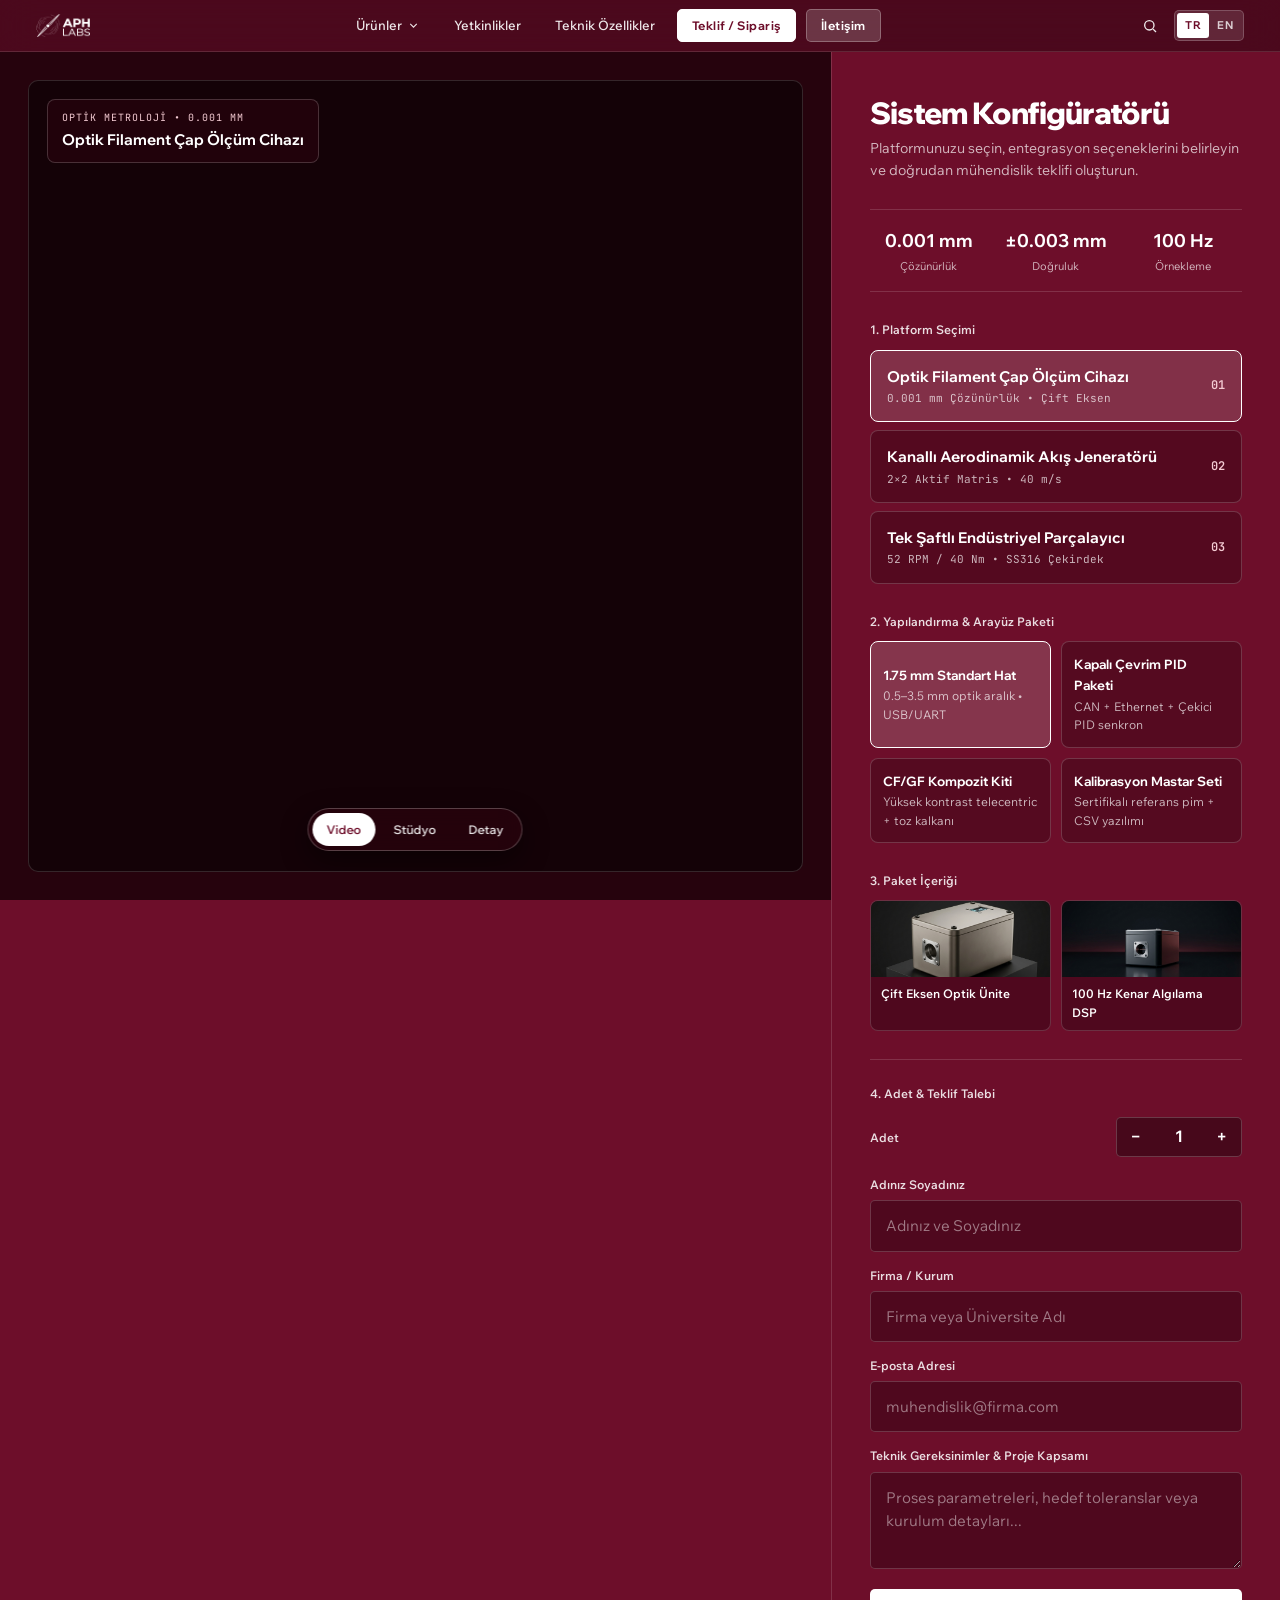
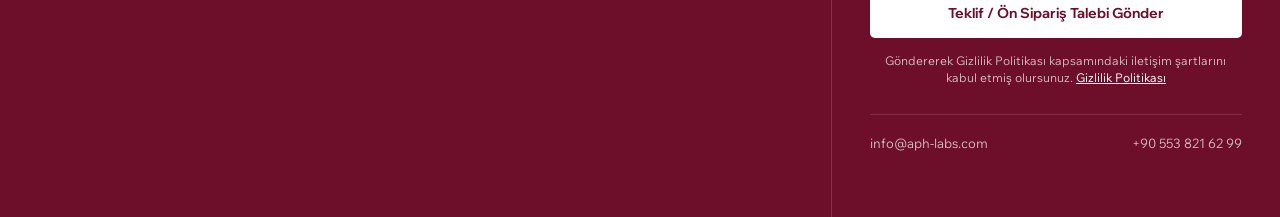
==== order/index.html @ 589a30b8 "Redesign aph-labs.com with burgundy studio aesthetic, PNG renders, videos, and configurator" ====
<!DOCTYPE html>
<html lang="tr">
<head>
  <meta charset="UTF-8">
  <meta name="viewport" content="width=device-width, initial-scale=1.0">
  <title>Sistem Konfigüratörü &amp; Teklif Talebi | APH Labs</title>
  <meta name="description" content="APH Labs hassas mühendislik platformlarını yapılandırın ve doğrudan mühendislik ekibimizden teklif / ön sipariş talebi oluşturun.">
  <link rel="canonical" href="https://www.aph-labs.com/order/">

  <!-- Google tag (gtag.js) -->
  <script async src="https://www.googletagmanager.com/gtag/js?id=G-NF6G0VFSJZ"></script>
  <script>
    window.dataLayer = window.dataLayer || [];
    function gtag(){dataLayer.push(arguments);}
    gtag('js', new Date());
    gtag('config', 'G-NF6G0VFSJZ');
  </script>

  <link rel="icon" type="image/x-icon" href="../assets/img/logo/favicon.ico">
  <link rel="icon" type="image/png" sizes="32x32" href="../assets/img/logo/favicon-32x32.png">
  <link rel="apple-touch-icon" href="../assets/img/logo/aph_icon_square.png">

  <link rel="preconnect" href="https://fonts.googleapis.com">
  <link rel="preconnect" href="https://fonts.gstatic.com" crossorigin>
  <link href="https://fonts.googleapis.com/css2?family=JetBrains+Mono:wght@400;500;600&family=Wix+Madefor+Display:wght@500;600;700;800&family=Wix+Madefor+Text:wght@400;500;600;700&display=swap" rel="stylesheet">

  <link rel="stylesheet" href="../assets/css/style.css?v=3">
</head>
<body data-base-path="../" data-page-title-key="meta_order_title" data-page-desc-key="meta_order_desc">

  <!-- Fixed Burgundy Glass Navigation Bar -->
  <header class="site-header">
    <div class="header-inner">
      <a href="../" class="brand-link" aria-label="APH Labs Ana Sayfa">
        <img src="../assets/img/logo/aph_labs_logo_white.png" alt="APH Labs" class="brand-logo-img">
      </a>

      <nav class="header-nav" aria-label="Ana Menü">
        <div class="nav-dropdown">
          <button type="button" class="nav-link nav-dropdown-trigger" aria-expanded="false" aria-haspopup="true">
            <span data-i18n="nav_systems">Ürünler</span>
            <svg viewBox="0 0 24 24" fill="none" stroke="currentColor" stroke-width="2"><path d="M6 9l6 6 6-6"/></svg>
          </button>
          <div class="nav-dropdown-menu">
            <a href="../products/" class="dropdown-item">
              <span class="dropdown-item-title" data-i18n="nav_all_systems">Tüm Ürünler ve Çözümler</span>
              <span class="dropdown-item-sub">3 Tescilli Platform</span>
            </a>
            <div class="dropdown-divider"></div>
            <a href="../products/optical-filament-gauge/" class="dropdown-item">
              <span class="dropdown-item-title" data-i18n="p1_title">Optik Filament Çap Ölçüm Cihazı</span>
              <span class="dropdown-item-sub" data-i18n="nav_p1_sub">0.001 mm Çözünürlük • Çift Eksen</span>
            </a>
            <a href="../products/aerodynamic-flow-generator/" class="dropdown-item">
              <span class="dropdown-item-title" data-i18n="p2_title">Kanallı Aerodinamik Akış Jeneratörü</span>
              <span class="dropdown-item-sub" data-i18n="nav_p2_sub">2×2 Aktif Matris • 40 m/s</span>
            </a>
            <a href="../products/industrial-shredder/" class="dropdown-item">
              <span class="dropdown-item-title" data-i18n="p3_title">Tek Şaftlı Endüstriyel Parçalayıcı</span>
              <span class="dropdown-item-sub" data-i18n="nav_p3_sub">52 RPM / 40 Nm • SS316 Çekirdek</span>
            </a>
          </div>
        </div>
        <a href="../#capabilities" class="nav-link" data-i18n="nav_capabilities">Yetkinlikler</a>
        <a href="../#specifications" class="nav-link" data-i18n="nav_specs">Teknik Özellikler</a>
        <a href="./" class="nav-pill-cta is-active" data-i18n="nav_order_cta">Teklif / Sipariş</a>
        <a href="../#contact" class="nav-pill-cta" data-i18n="nav_contact_cta">İletişim</a>
      </nav>

      <button type="button" id="mobileMenuBtn" class="mobile-menu-trigger" data-i18n="nav_menu_btn">Menü</button>

      <div class="header-utils">
        <button type="button" id="searchOpenBtn" class="icon-util-btn" aria-label="Ara">
          <svg width="16" height="16" viewBox="0 0 24 24" fill="none" stroke="currentColor" stroke-width="2"><circle cx="11" cy="11" r="7"/><path d="M21 21l-4.35-4.35"/></svg>
        </button>
        <div class="lang-switch" role="group" aria-label="Dil Seçimi">
          <button type="button" class="lang-toggle-btn lang-btn-tr active">TR</button>
          <button type="button" class="lang-toggle-btn lang-btn-en">EN</button>
        </div>
      </div>
    </div>
  </header>

  <!-- Mobile Nav Modal -->
  <div id="mobileNavModal" class="mobile-nav-modal" role="dialog" aria-modal="true" aria-label="Sitede Gezinme">
    <button type="button" id="mobileNavClose" class="mobile-nav-close" aria-label="Menüyü Kapat">
      <svg width="20" height="20" viewBox="0 0 24 24" fill="none" stroke="currentColor" stroke-width="2"><path d="M18 6L6 18M6 6l12 12"/></svg>
    </button>
    <div class="mobile-nav-links">
      <a href="../" data-i18n="nav_home">Ana Sayfa</a>
      <a href="../products/" data-i18n="nav_all_systems">Tüm Ürünler ve Çözümler</a>
      <a href="../#capabilities" data-i18n="nav_capabilities">Yetkinlikler</a>
      <a href="../#contact" data-i18n="nav_contact_cta">İletişim</a>
    </div>
  </div>

  <!-- Search Modal -->
  <div id="searchModal" class="search-modal" role="dialog" aria-modal="true" aria-label="Site İçi Arama">
    <div class="search-dialog">
      <div class="search-input-wrap">
        <svg width="18" height="18" viewBox="0 0 24 24" fill="none" stroke="rgba(255,255,255,0.6)" stroke-width="2"><circle cx="11" cy="11" r="7"/><path d="M21 21l-4.35-4.35"/></svg>
        <input type="search" id="searchInput" class="search-input" placeholder="Ürün, teknik parametre veya yetkinlik arayın..." data-i18n-placeholder="search_placeholder" autocomplete="off">
      </div>
      <div id="searchResults" class="search-results"></div>
    </div>
  </div>

  <!-- ======================================================================
       70/30 SPLIT-SCREEN CONFIGURATOR (AirCar /tr/order Blueprint)
       ====================================================================== -->
  <main id="aphConfigurator" class="configurator-layout">

    <!-- LEFT STICKY DARK MEDIA CANVAS -->
    <section class="configurator-stage" aria-label="Platform Önizleme">
      <div class="configurator-media-wrap">
        <div class="stage-hud-badge">
          <div id="cfgHudKicker" class="stage-hud-kicker">OPTİK METROLOJİ • 0.001 mm</div>
          <div id="cfgHudTitle" class="stage-hud-title">Optik Filament Çap Ölçüm Cihazı</div>
        </div>

        <video id="cfgStageVideo" autoplay muted loop playsinline src="../assets/video/product-filament.mp4?v=3"></video>
        <img id="cfgStageImg" src="../assets/img/studio/filament-gauge.png" alt="APH Labs Platform Önizleme" style="display: none;">

        <div class="stage-view-pills" role="group" aria-label="Görünüm Modu">
          <button type="button" class="stage-pill is-active" data-stage-view="video" data-i18n="cfg_view_video">Video</button>
          <button type="button" class="stage-pill" data-stage-view="photo" data-i18n="cfg_view_photo">Stüdyo</button>
          <button type="button" class="stage-pill" data-stage-view="cad" data-i18n="cfg_view_cad">Detay</button>
        </div>
      </div>
    </section>

    <!-- RIGHT SCROLLABLE CONFIGURATION SIDEBAR -->
    <aside class="configurator-sidebar">
      <div>
        <h1 style="font-family: var(--font-display); font-size: 1.9rem; font-weight: 800; letter-spacing: -0.03em; line-height: 1.12;" data-i18n="cfg_title">Sistem Konfigüratörü</h1>
        <p style="font-size: 14px; color: var(--ink-muted); margin-top: 8px; line-height: 1.55;" data-i18n="cfg_sub">Platformunuzu seçin, entegrasyon seçeneklerini belirleyin ve doğrudan mühendislik teklifi oluşturun.</p>
      </div>

      <!-- KPI Summary Strip -->
      <div id="cfgKpiStrip" class="cfg-kpi-strip"></div>

      <!-- Step 1: Platform Picker -->
      <div>
        <div class="field-label" style="margin-bottom: 10px;" data-i18n="cfg_step1">1. Platform Seçimi</div>
        <div class="cfg-platform-list">
          <button type="button" class="cfg-platform-btn is-active" data-platform="filament">
            <div>
              <div class="cfg-platform-name" data-i18n="p1_title">Optik Filament Çap Ölçüm Cihazı</div>
              <div class="cfg-platform-sub" data-i18n="nav_p1_sub">0.001 mm Çözünürlük • Çift Eksen</div>
            </div>
            <span class="mono" style="font-size: 12px; color: var(--accent-blue); font-weight: 600;">01</span>
          </button>

          <button type="button" class="cfg-platform-btn" data-platform="aero">
            <div>
              <div class="cfg-platform-name" data-i18n="p2_title">Kanallı Aerodinamik Akış Jeneratörü</div>
              <div class="cfg-platform-sub" data-i18n="nav_p2_sub">2×2 Aktif Matris • 40 m/s</div>
            </div>
            <span class="mono" style="font-size: 12px; color: var(--accent-blue); font-weight: 600;">02</span>
          </button>

          <button type="button" class="cfg-platform-btn" data-platform="shredder">
            <div>
              <div class="cfg-platform-name" data-i18n="p3_title">Tek Şaftlı Endüstriyel Parçalayıcı</div>
              <div class="cfg-platform-sub" data-i18n="nav_p3_sub">52 RPM / 40 Nm • SS316 Çekirdek</div>
            </div>
            <span class="mono" style="font-size: 12px; color: var(--accent-blue); font-weight: 600;">03</span>
          </button>
        </div>
      </div>

      <!-- Step 2: Configuration Options -->
      <div>
        <div class="field-label" style="margin-bottom: 10px;" data-i18n="cfg_step2">2. Yapılandırma &amp; Arayüz Paketi</div>
        <div id="cfgOptionGrid" class="cfg-option-grid"></div>
      </div>

      <!-- Step 3: Included Hardware Thumbnails -->
      <div>
        <div class="field-label" style="margin-bottom: 10px;" data-i18n="cfg_step3">3. Paket İçeriği</div>
        <div id="cfgIncludedList" class="cfg-included-list"></div>
      </div>

      <!-- Step 4: Quantity & Direct Reservation / Quote Form -->
      <div style="border-top: 1px solid var(--border-hairline); padding-top: 24px;">
        <div class="field-label" style="margin-bottom: 14px;" data-i18n="cfg_step4">4. Adet &amp; Teklif Talebi</div>

        <form id="contactForm" class="aircar-form">
          <input type="hidden" id="formTargetMachine" name="Target System" value="Optik Filament Çap Ölçüm Cihazı">
          <input type="hidden" id="formConfigSummary" name="Configuration" value="1.75 mm Standart Hat">

          <div style="display:flex; align-items:center; justify-content:space-between; margin-bottom: 4px;">
            <label class="field-label" for="formQty" data-i18n="cfg_qty_label">Adet</label>
            <div class="qty-stepper">
              <button type="button" id="qtyDec" aria-label="Azalt">−</button>
              <input type="text" id="formQty" name="Quantity" value="1" readonly aria-label="Adet">
              <button type="button" id="qtyInc" aria-label="Artır">+</button>
            </div>
          </div>

          <div class="field-group">
            <label class="field-label" for="formFullName" data-i18n="form_name_label">Adınız Soyadınız</label>
            <input type="text" id="formFullName" required class="aircar-input" placeholder="Adınız ve Soyadınız" data-i18n-placeholder="form_name_placeholder">
          </div>

          <div class="field-group">
            <label class="field-label" for="formCompany" data-i18n="form_company_label">Firma / Kurum</label>
            <input type="text" id="formCompany" required class="aircar-input" placeholder="Firma veya Üniversite Adı" data-i18n-placeholder="form_company_placeholder">
          </div>

          <div class="field-group">
            <label class="field-label" for="formEmail" data-i18n="form_email_label">E-posta Adresi</label>
            <input type="email" id="formEmail" required class="aircar-input" placeholder="muhendislik@firma.com" data-i18n-placeholder="form_email_placeholder">
          </div>

          <div class="field-group">
            <label class="field-label" for="formNotes" data-i18n="form_notes_label">Teknik Gereksinimler &amp; Proje Kapsamı</label>
            <textarea id="formNotes" rows="3" required class="aircar-input" placeholder="Proses parametreleri, hedef toleranslar veya kurulum detayları..." data-i18n-placeholder="form_notes_placeholder"></textarea>
          </div>

          <button type="submit" class="btn-solid-black" style="width: 100%; margin-top: 6px;">
            <span data-i18n="cfg_submit">Teklif / Ön Sipariş Talebi Gönder</span>
          </button>

          <p style="font-size: 11.5px; color: var(--ink-muted); text-align: center; line-height: 1.5;">
            <span data-i18n="cfg_privacy_note">Göndererek Gizlilik Politikası kapsamındaki iletişim şartlarını kabul etmiş olursunuz.</span>
            <a href="../privacy/" style="text-decoration: underline; color: #ffffff;" data-i18n="footer_privacy">Gizlilik Politikası</a>
          </p>
        </form>

        <div id="contactSuccess" class="form-success-box">
          <div class="success-check">
            <svg width="22" height="22" viewBox="0 0 24 24" fill="none" stroke="currentColor" stroke-width="2.5"><path d="M5 13l4 4L19 7"/></svg>
          </div>
          <h3 style="font-family: var(--font-display); font-size: 1.3rem; margin-bottom: 8px;" data-i18n="form_success_title">Talebiniz Alındı</h3>
          <p style="color: var(--ink-muted); font-size: 14px; margin-bottom: 18px;" data-i18n="form_success_desc">Mühendislik talebiniz ekibimize iletildi. Teknik parametreleriniz incelenerek bir iş günü içinde size dönüş yapılacaktır.</p>
          <button type="button" id="btnSendAnother" class="btn-outline-dark" data-i18n="btn_send_another">Yeni Bir Talep Gönder</button>
        </div>
      </div>

      <div style="border-top: 1px solid var(--border-hairline); padding-top: 18px; display: flex; justify-content: space-between; font-size: 12.5px; color: var(--ink-muted);">
        <a href="mailto:info@aph-labs.com">info@aph-labs.com</a>
        <a href="tel:+905538216299">+90 553 821 62 99</a>
      </div>
    </aside>

  </main>

  <script src="../assets/js/main.js?v=3"></script>
</body>
</html>
---- assets/css/style.css ----
/* ==========================================================================
   APH LABS — Precision Engineering & Industrial Instruments
   Logo Burgundy (#6D0E2A) Design System with AirCar Architectural Rhythm:
   Logo Burgundy (#6D0E2A) -> Deep Burgundy (#3F0718) -> Logo Burgundy -> Deep Footer (#26030D)
   ========================================================================== */

:root {
  --bg-light: #6d0e2a;          /* Exact APH Labs logo burgundy */
  --bg-surface: rgba(255, 255, 255, 0.10);
  --bg-subtle: rgba(42, 4, 16, 0.36);
  --bg-card: #580b22;
  --bg-dark: #3f0718;           /* Deep velvet burgundy contrast band */
  --bg-charcoal: #26030d;       /* Deep espresso-burgundy footer & stage */
  --bg-black: #190209;

  --ink-primary: #ffffff;
  --ink-secondary: rgba(255, 255, 255, 0.86);
  --ink-muted: rgba(255, 255, 255, 0.70);
  --ink-subtle: rgba(255, 255, 255, 0.50);
  --ink-inverse: #ffffff;
  --ink-inverse-muted: rgba(255, 255, 255, 0.78);

  --border-hairline: rgba(255, 255, 255, 0.14);
  --border-light: rgba(255, 255, 255, 0.22);
  --border-mid: rgba(255, 255, 255, 0.34);
  --border-dark: rgba(255, 255, 255, 0.14);

  --accent-blue: #f4cbd3;       /* Luminous rose-champagne accent on burgundy */
  --accent-blue-hover: #ffffff;
  --accent-blue-glass: rgba(179, 25, 70, 0.72);
  --accent-crimson: #b31946;
  --accent-blue-tint: rgba(244, 203, 211, 0.2);

  --font-display: 'Wix Madefor Display', 'Helvetica Neue', -apple-system, BlinkMacSystemFont, sans-serif;
  --font-text: 'Wix Madefor Text', 'Helvetica Neue', -apple-system, BlinkMacSystemFont, sans-serif;
  --font-mono: 'JetBrains Mono', ui-monospace, SFMono-Regular, Menlo, monospace;

  --header-h: 52px;
  --radius-btn: 5px;
  --radius-video: 10px;
  --radius-card: 14px;
  --container-max: 1320px;
  --editorial-max: 760px;

  --ease-out: cubic-bezier(0.22, 1, 0.36, 1);
}

*, *::before, *::after {
  box-sizing: border-box;
  margin: 0;
  padding: 0;
}

html {
  scroll-behavior: smooth;
  -webkit-font-smoothing: antialiased;
  -moz-osx-font-smoothing: grayscale;
  background-color: var(--bg-light);
  color: var(--ink-primary);
  font-family: var(--font-text);
  font-size: 16px;
  line-height: 1.6;
}

body {
  background-color: var(--bg-light);
  color: var(--ink-primary);
  overflow-x: hidden;
}

body.page-dark {
  background-color: var(--bg-dark);
  color: var(--ink-inverse);
}

img, video {
  display: block;
  max-width: 100%;
}

a {
  color: inherit;
  text-decoration: none;
}

button, input, select, textarea {
  font: inherit;
  color: inherit;
}

button {
  background: none;
  border: none;
  cursor: pointer;
}

::selection {
  background: #ffffff;
  color: #6d0e2a;
}

/* Utilities */
.container {
  width: 100%;
  max-width: var(--container-max);
  margin-inline: auto;
  padding-inline: clamp(20px, 4vw, 48px);
}

.container-narrow {
  width: 100%;
  max-width: var(--editorial-max);
  margin-inline: auto;
  padding-inline: clamp(20px, 4vw, 32px);
}

.sr-only {
  position: absolute;
  width: 1px;
  height: 1px;
  padding: 0;
  margin: -1px;
  overflow: hidden;
  clip: rect(0, 0, 0, 0);
  white-space: nowrap;
  border: 0;
}

.mono {
  font-family: var(--font-mono);
}

/* Scroll Reveal */
.reveal {
  opacity: 0;
  transform: translateY(22px);
  transition: opacity 0.75s var(--ease-out), transform 0.75s var(--ease-out);
}

.reveal.is-visible {
  opacity: 1;
  transform: translateY(0);
}

@media (prefers-reduced-motion: reduce) {
  .reveal {
    opacity: 1;
    transform: none;
    transition: none;
  }
}

/* ==========================================================================
   1. FIXED NAVIGATION BAR (52px Frosted Burgundy Glass Bar)
   ========================================================================== */
.site-header {
  position: fixed;
  top: 0;
  left: 0;
  right: 0;
  height: var(--header-h);
  z-index: 100;
  background: rgba(56, 7, 22, 0.62);
  backdrop-filter: blur(18px);
  -webkit-backdrop-filter: blur(18px);
  border-bottom: 1px solid rgba(255, 255, 255, 0.12);
  transition: background 0.3s ease, border-color 0.3s ease;
}

.site-header.is-scrolled {
  background: rgba(45, 5, 17, 0.90);
  border-bottom-color: rgba(255, 255, 255, 0.16);
}

.header-inner {
  height: 100%;
  max-width: 1440px;
  margin-inline: auto;
  padding-inline: clamp(16px, 3vw, 36px);
  display: flex;
  align-items: center;
  justify-content: space-between;
  gap: 16px;
}

.brand-link {
  display: inline-flex;
  align-items: center;
  gap: 10px;
  color: #ffffff;
  flex-shrink: 0;
}

.brand-logo-img {
  height: 24px;
  width: auto;
  object-fit: contain;
}

/* Desktop Navigation */
.header-nav {
  display: flex;
  align-items: center;
  gap: 10px;
}

.nav-link {
  font-family: var(--font-text);
  font-size: 13px;
  font-weight: 500;
  color: rgba(255, 255, 255, 0.90);
  padding: 6px 12px;
  border-radius: var(--radius-btn);
  transition: color 0.2s ease, background 0.2s ease;
  white-space: nowrap;
}

.nav-link:hover {
  color: #ffffff;
  background: rgba(255, 255, 255, 0.12);
}

/* Translucent Crimson-Glass CTA Pills matching Logo Burgundy */
.nav-pill-cta {
  display: inline-flex;
  align-items: center;
  justify-content: center;
  gap: 6px;
  background: rgba(255, 255, 255, 0.18);
  border: 1px solid rgba(255, 255, 255, 0.26);
  color: #ffffff;
  font-family: var(--font-display);
  font-size: 12px;
  font-weight: 700;
  letter-spacing: 0.04em;
  padding: 6px 14px;
  border-radius: var(--radius-btn);
  transition: background 0.2s ease, color 0.2s ease, border-color 0.2s ease;
  white-space: nowrap;
}

.nav-pill-cta:hover {
  background: #ffffff;
  border-color: #ffffff;
  color: #6d0e2a;
}

.nav-pill-cta.is-active {
  background: #ffffff;
  border-color: #ffffff;
  color: #6d0e2a;
}

/* Dropdown */
.nav-dropdown {
  position: relative;
}

.nav-dropdown-trigger {
  display: inline-flex;
  align-items: center;
  gap: 5px;
}

.nav-dropdown-trigger svg {
  width: 13px;
  height: 13px;
  transition: transform 0.2s ease;
}

.nav-dropdown.open .nav-dropdown-trigger svg {
  transform: rotate(180deg);
}

.nav-dropdown-menu {
  position: absolute;
  top: calc(100% + 10px);
  left: 0;
  width: 310px;
  background: rgba(45, 5, 17, 0.97);
  backdrop-filter: blur(20px);
  -webkit-backdrop-filter: blur(20px);
  border: 1px solid rgba(255, 255, 255, 0.16);
  border-radius: 10px;
  padding: 8px;
  box-shadow: 0 24px 48px rgba(18, 1, 6, 0.55);
  opacity: 0;
  visibility: hidden;
  transform: translateY(6px);
  transition: opacity 0.2s ease, transform 0.2s ease, visibility 0.2s ease;
  z-index: 120;
}

.nav-dropdown.open .nav-dropdown-menu,
.nav-dropdown:hover .nav-dropdown-menu {
  opacity: 1;
  visibility: visible;
  transform: translateY(0);
}

.dropdown-item {
  display: block;
  padding: 10px 12px;
  border-radius: 6px;
  transition: background 0.18s ease;
}

.dropdown-item:hover {
  background: rgba(255, 255, 255, 0.10);
}

.dropdown-item-title {
  display: block;
  font-family: var(--font-display);
  font-size: 13px;
  font-weight: 600;
  color: #ffffff;
}

.dropdown-item-sub {
  display: block;
  font-family: var(--font-mono);
  font-size: 11px;
  color: rgba(255, 255, 255, 0.62);
  margin-top: 2px;
}

.dropdown-divider {
  height: 1px;
  background: rgba(255, 255, 255, 0.12);
  margin: 6px 4px;
}

/* Header Utilities */
.header-utils {
  display: flex;
  align-items: center;
  gap: 8px;
}

.icon-util-btn {
  width: 32px;
  height: 32px;
  border-radius: 999px;
  display: inline-flex;
  align-items: center;
  justify-content: center;
  color: rgba(255, 255, 255, 0.92);
  transition: background 0.2s ease, color 0.2s ease;
}

.icon-util-btn:hover {
  background: rgba(255, 255, 255, 0.15);
  color: #ffffff;
}

.lang-switch {
  display: inline-flex;
  align-items: center;
  background: rgba(255, 255, 255, 0.12);
  border: 1px solid rgba(255, 255, 255, 0.20);
  border-radius: var(--radius-btn);
  padding: 2px;
}

.lang-toggle-btn {
  font-family: var(--font-display);
  font-size: 11px;
  font-weight: 700;
  letter-spacing: 0.04em;
  padding: 4px 8px;
  border-radius: 3px;
  color: rgba(255, 255, 255, 0.78);
  transition: all 0.18s ease;
}

.lang-toggle-btn.active {
  background: #ffffff;
  color: #6d0e2a;
}

/* Mobile Menu Trigger */
.mobile-menu-trigger {
  display: none;
  font-family: var(--font-display);
  font-size: 13px;
  font-weight: 600;
  color: #ffffff;
  padding: 6px 14px;
  border-radius: 999px;
  background: rgba(255, 255, 255, 0.16);
}

/* Fullscreen Mobile Navigation Dialog */
.mobile-nav-modal {
  position: fixed;
  inset: 0;
  z-index: 200;
  background: rgba(45, 5, 17, 0.96);
  backdrop-filter: blur(22px);
  -webkit-backdrop-filter: blur(22px);
  display: flex;
  flex-direction: column;
  align-items: center;
  justify-content: center;
  gap: 24px;
  padding: 32px;
  opacity: 0;
  visibility: hidden;
  transition: opacity 0.25s ease, visibility 0.25s ease;
}

.mobile-nav-modal.is-open {
  opacity: 1;
  visibility: visible;
}

.mobile-nav-close {
  position: absolute;
  top: 16px;
  right: 20px;
  width: 40px;
  height: 40px;
  border-radius: 999px;
  color: #ffffff;
  display: flex;
  align-items: center;
  justify-content: center;
  background: rgba(255, 255, 255, 0.14);
}

.mobile-nav-links {
  display: flex;
  flex-direction: column;
  align-items: center;
  gap: 18px;
  text-align: center;
}

.mobile-nav-links a {
  font-family: var(--font-display);
  font-size: 26px;
  font-weight: 700;
  color: #ffffff;
  letter-spacing: -0.02em;
  transition: color 0.2s ease;
}

.mobile-nav-links a:hover {
  color: var(--accent-blue);
}

.mobile-nav-sublinks {
  display: flex;
  flex-direction: column;
  align-items: center;
  gap: 10px;
  margin-top: -6px;
  margin-bottom: 6px;
}

.mobile-nav-sublinks a {
  font-family: var(--font-text);
  font-size: 15px;
  font-weight: 400;
  color: rgba(255, 255, 255, 0.72);
}

/* Search Modal */
.search-modal {
  position: fixed;
  inset: 0;
  z-index: 210;
  background: rgba(26, 3, 10, 0.78);
  backdrop-filter: blur(14px);
  -webkit-backdrop-filter: blur(14px);
  display: flex;
  align-items: flex-start;
  justify-content: center;
  padding: clamp(72px, 12vh, 140px) 20px 32px;
  opacity: 0;
  visibility: hidden;
  transition: opacity 0.22s ease, visibility 0.22s ease;
}

.search-modal.is-open {
  opacity: 1;
  visibility: visible;
}

.search-dialog {
  width: 100%;
  max-width: 600px;
  background: #3b0616;
  border: 1px solid rgba(255, 255, 255, 0.18);
  border-radius: 12px;
  overflow: hidden;
  box-shadow: 0 32px 64px rgba(0, 0, 0, 0.55);
}

.search-input-wrap {
  display: flex;
  align-items: center;
  gap: 12px;
  padding: 16px 20px;
  border-bottom: 1px solid rgba(255, 255, 255, 0.14);
}

.search-input {
  width: 100%;
  background: transparent;
  border: none;
  outline: none;
  color: #ffffff;
  font-size: 16px;
}

.search-input::placeholder {
  color: rgba(255, 255, 255, 0.50);
}

.search-results {
  max-height: 360px;
  overflow-y: auto;
  padding: 8px;
}

.search-result-item {
  display: flex;
  align-items: center;
  justify-content: space-between;
  gap: 14px;
  padding: 12px 14px;
  border-radius: 8px;
  color: #ffffff;
  transition: background 0.15s ease;
}

.search-result-item:hover {
  background: rgba(255, 255, 255, 0.10);
}

.search-result-title {
  font-family: var(--font-display);
  font-size: 14px;
  font-weight: 600;
}

.search-result-meta {
  font-family: var(--font-mono);
  font-size: 11px;
  color: rgba(255, 255, 255, 0.62);
}

/* ==========================================================================
   2. FULL-BLEED CINEMATIC HERO
   ========================================================================== */
.hero-aircar {
  position: relative;
  width: 100%;
  min-height: 100svh;
  min-height: 680px;
  display: flex;
  flex-direction: column;
  justify-content: space-between;
  align-items: center;
  text-align: center;
  color: #ffffff;
  background-color: #3f0718;
  overflow: hidden;
  padding-top: calc(var(--header-h) + clamp(36px, 6vh, 68px));
  padding-bottom: clamp(44px, 7vh, 80px);
  padding-inline: 20px;
}

.hero-bg-media {
  position: absolute;
  inset: 0;
  z-index: 0;
  overflow: hidden;
}

.hero-bg-media img {
  width: 100%;
  height: 100%;
  object-fit: cover;
  object-position: center 54%;
  transform: scale(1.04);
  animation: heroSlowDrift 22s ease-in-out infinite alternate;
}

@keyframes heroSlowDrift {
  0% { transform: scale(1.02) translate3d(0, 0, 0); }
  100% { transform: scale(1.09) translate3d(-1%, -0.8%, 0); }
}

.hero-bg-scrim {
  position: absolute;
  inset: 0;
  z-index: 1;
  background: linear-gradient(
    180deg,
    rgba(63, 7, 24, 0.72) 0%,
    rgba(109, 14, 42, 0.34) 45%,
    rgba(109, 14, 42, 0.48) 76%,
    rgba(109, 14, 42, 0.96) 100%
  );
}

.hero-top-group,
.hero-center-group,
.hero-bottom-group {
  position: relative;
  z-index: 2;
  width: 100%;
  max-width: 1180px;
}

.hero-brand-kicker {
  font-family: var(--font-display);
  font-size: clamp(1.35rem, 2.4vw, 2rem);
  font-weight: 700;
  letter-spacing: -0.02em;
  color: #ffffff;
}

.hero-brand-sub {
  font-family: var(--font-text);
  font-size: clamp(0.95rem, 1.35vw, 1.2rem);
  font-weight: 400;
  color: rgba(255, 255, 255, 0.88);
  margin-top: 4px;
}

.hero-giant-cta {
  display: inline-block;
  font-family: var(--font-display);
  font-size: clamp(2.8rem, 8.2vw, 7.2rem);
  font-weight: 800;
  line-height: 1.02;
  letter-spacing: -0.035em;
  text-transform: uppercase;
  color: rgba(255, 255, 255, 0.96);
  text-shadow: 0 12px 48px rgba(38, 3, 13, 0.45);
  transition: transform 0.35s var(--ease-out), color 0.25s ease, letter-spacing 0.35s var(--ease-out);
  margin-top: clamp(14px, 2.5vh, 28px);
}

.hero-giant-cta:hover {
  color: #ffffff;
  transform: scale(1.025);
  letter-spacing: -0.02em;
}

.hero-scarcity-meta {
  font-family: var(--font-text);
  font-size: clamp(0.92rem, 1.25vw, 1.12rem);
  color: rgba(255, 255, 255, 0.88);
  margin-top: 14px;
  line-height: 1.5;
}

.hero-secondary-cta {
  display: inline-flex;
  align-items: center;
  gap: 10px;
  font-family: var(--font-display);
  font-size: clamp(1.3rem, 2.8vw, 2.5rem);
  font-weight: 800;
  letter-spacing: -0.02em;
  text-transform: uppercase;
  color: rgba(255, 255, 255, 0.92);
  padding: 10px 22px;
  border-radius: 8px;
  transition: color 0.2s ease, transform 0.25s var(--ease-out), background 0.25s ease;
}

.hero-secondary-cta:hover {
  color: #6d0e2a;
  background: #ffffff;
  transform: translateY(-2px);
}

.hero-quick-links {
  display: flex;
  flex-wrap: wrap;
  justify-content: center;
  gap: 10px;
  margin-top: 18px;
}

.hero-chip {
  font-family: var(--font-mono);
  font-size: 11.5px;
  color: rgba(255, 255, 255, 0.90);
  background: rgba(45, 5, 17, 0.56);
  backdrop-filter: blur(10px);
  border: 1px solid rgba(255, 255, 255, 0.24);
  padding: 7px 14px;
  border-radius: 999px;
  transition: background 0.2s ease, border-color 0.2s ease, color 0.2s ease;
}

.hero-chip:hover {
  background: #ffffff;
  border-color: #ffffff;
  color: #6d0e2a;
}

/* ==========================================================================
   3. 5-COLUMN KEY METRICS STRIP (Logo Burgundy #6D0E2A)
   ========================================================================== */
.metrics-band {
  background: var(--bg-light);
  padding-block: clamp(56px, 7vw, 92px);
}

.metrics-grid {
  display: grid;
  grid-template-columns: repeat(5, 1fr);
  gap: 24px 16px;
  align-items: start;
  text-align: center;
}

.metric-item {
  display: flex;
  flex-direction: column;
  align-items: center;
  gap: 6px;
}

.metric-value {
  font-family: var(--font-display);
  font-size: clamp(1.85rem, 3.1vw, 3.05rem);
  font-weight: 700;
  color: #ffffff;
  line-height: 1.05;
  letter-spacing: -0.03em;
  white-space: nowrap;
}

.metric-unit {
  font-size: 0.48em;
  font-weight: 600;
  margin-left: 3px;
  letter-spacing: 0;
  color: var(--accent-blue);
}

.metric-label {
  font-family: var(--font-text);
  font-size: 13.5px;
  color: var(--ink-muted);
  line-height: 1.35;
}

/* ==========================================================================
   4. INSET ROUNDED VIDEO SHOWCASE
   ========================================================================== */
.video-band {
  padding-block: clamp(16px, 2.5vw, 36px);
}

.video-band.band-light {
  background: var(--bg-light);
}

.video-band.band-dark {
  background: var(--bg-dark);
}

.video-frame {
  position: relative;
  width: 100%;
  aspect-ratio: 16 / 9;
  border-radius: var(--radius-video);
  overflow: hidden;
  background: #1a030a;
  border: 1px solid rgba(255, 255, 255, 0.14);
  box-shadow: 0 24px 64px rgba(20, 2, 8, 0.36);
}

.video-frame video {
  width: 100%;
  height: 100%;
  object-fit: cover;
}

.video-caption-tag {
  position: absolute;
  top: 18px;
  left: 20px;
  font-family: var(--font-mono);
  font-size: 11px;
  letter-spacing: 0.08em;
  text-transform: uppercase;
  color: #ffffff;
  background: rgba(45, 5, 17, 0.72);
  backdrop-filter: blur(10px);
  padding: 6px 12px;
  border-radius: 999px;
  border: 1px solid rgba(255, 255, 255, 0.20);
  pointer-events: none;
}

.video-toggle-btn {
  position: absolute;
  bottom: 18px;
  right: 18px;
  width: 42px;
  height: 42px;
  border-radius: 999px;
  background: rgba(45, 5, 17, 0.72);
  backdrop-filter: blur(10px);
  border: 1px solid rgba(255, 255, 255, 0.26);
  color: #ffffff;
  display: inline-flex;
  align-items: center;
  justify-content: center;
  transition: background 0.2s ease, transform 0.2s ease, color 0.2s ease;
}

.video-toggle-btn:hover {
  background: #ffffff;
  color: #6d0e2a;
  transform: scale(1.06);
}

/* ==========================================================================
   5. EDITORIAL NARRATIVE BLOCKS
   ========================================================================== */
.editorial-band {
  padding-block: clamp(56px, 7.5vw, 108px);
}

.editorial-band.band-light {
  background: var(--bg-light);
  color: #ffffff;
}

.editorial-band.band-dark {
  background: var(--bg-dark);
  color: #ffffff;
}

.editorial-title {
  font-family: var(--font-display);
  font-size: clamp(1.95rem, 3.8vw, 3.25rem);
  font-weight: 700;
  line-height: 1.15;
  letter-spacing: -0.03em;
  margin-bottom: 24px;
  color: #ffffff;
}

.editorial-center {
  text-align: center;
}

.editorial-body {
  display: flex;
  flex-direction: column;
  gap: 18px;
  font-size: clamp(1rem, 1.25vw, 1.15rem);
  line-height: 1.68;
  color: var(--ink-secondary);
}

/* ==========================================================================
   6. HORIZONTAL EDITORIAL CAROUSELS
   ========================================================================== */
.carousel-band {
  padding-block: clamp(32px, 5vw, 72px);
  overflow: hidden;
}

.carousel-band.band-light {
  background: var(--bg-light);
  color: #ffffff;
}

.carousel-band.band-dark {
  background: var(--bg-dark);
  color: #ffffff;
}

.carousel-header {
  display: flex;
  align-items: flex-end;
  justify-content: space-between;
  gap: 20px;
  margin-bottom: 28px;
}

.carousel-kicker {
  font-family: var(--font-mono);
  font-size: 11px;
  letter-spacing: 0.12em;
  text-transform: uppercase;
  color: var(--accent-blue);
  margin-bottom: 6px;
  display: block;
}

.carousel-heading {
  font-family: var(--font-display);
  font-size: clamp(1.5rem, 2.6vw, 2.35rem);
  font-weight: 700;
  letter-spacing: -0.025em;
  line-height: 1.15;
  color: #ffffff;
}

.carousel-controls {
  display: flex;
  align-items: center;
  gap: 10px;
  flex-shrink: 0;
}

.carousel-nav-btn {
  width: 44px;
  height: 44px;
  border-radius: 999px;
  border: 1px solid rgba(255, 255, 255, 0.26);
  background: rgba(255, 255, 255, 0.08);
  color: #ffffff;
  display: inline-flex;
  align-items: center;
  justify-content: center;
  transition: background 0.2s ease, border-color 0.2s ease, color 0.2s ease, transform 0.2s ease;
}

.carousel-nav-btn:hover {
  background: #ffffff;
  border-color: #ffffff;
  color: #6d0e2a;
  transform: scale(1.04);
}

.carousel-track {
  display: flex;
  gap: 18px;
  overflow-x: auto;
  scroll-snap-type: x mandatory;
  scroll-behavior: smooth;
  scrollbar-width: none;
  padding-inline: clamp(20px, 4vw, 48px);
  padding-bottom: 6px;
}

.carousel-track::-webkit-scrollbar {
  display: none;
}

.gallery-card {
  position: relative;
  flex: 0 0 min(78vw, 540px);
  aspect-ratio: 16 / 10;
  overflow: hidden;
  scroll-snap-align: start;
  background: #1c030b;
  border-radius: 0;
  border: 1px solid rgba(255, 255, 255, 0.10);
  display: flex;
  flex-direction: column;
  justify-content: flex-end;
}

.carousel-rounded .gallery-card {
  border-radius: var(--radius-card);
  flex: 0 0 min(78vw, 410px);
  aspect-ratio: 4 / 3;
}

.gallery-card-media {
  position: absolute;
  inset: 0;
  width: 100%;
  height: 100%;
  object-fit: cover;
  transition: transform 0.7s var(--ease-out);
}

.gallery-card:hover .gallery-card-media {
  transform: scale(1.045);
}

.gallery-card-scrim {
  position: absolute;
  inset: 0;
  background: linear-gradient(
    180deg,
    rgba(28, 3, 11, 0.08) 12%,
    rgba(28, 3, 11, 0.62) 48%,
    rgba(28, 3, 11, 0.94) 100%
  );
}

.gallery-card-content {
  position: relative;
  z-index: 2;
  padding: clamp(20px, 2.5vw, 32px);
  color: #ffffff;
}

.gallery-card-tag {
  display: inline-block;
  font-family: var(--font-mono);
  font-size: 10.5px;
  letter-spacing: 0.1em;
  text-transform: uppercase;
  color: var(--accent-blue);
  margin-bottom: 6px;
}

.gallery-card-title {
  font-family: var(--font-display);
  font-size: clamp(1.15rem, 1.7vw, 1.55rem);
  font-weight: 700;
  line-height: 1.2;
  letter-spacing: -0.02em;
  color: #ffffff;
}

.gallery-card-desc {
  font-size: 13.5px;
  line-height: 1.5;
  color: rgba(255, 255, 255, 0.82);
  margin-top: 8px;
  max-width: 44ch;
}

.gallery-card-link {
  display: inline-flex;
  align-items: center;
  gap: 6px;
  margin-top: 14px;
  font-family: var(--font-display);
  font-size: 12.5px;
  font-weight: 600;
  color: #ffffff;
  transition: gap 0.2s ease, color 0.2s ease;
}

.gallery-card:hover .gallery-card-link {
  gap: 10px;
  color: var(--accent-blue);
}

/* Competency Cards on Logo Burgundy */
.competency-card {
  flex: 0 0 min(82vw, 360px);
  scroll-snap-align: start;
  background: rgba(45, 5, 17, 0.48);
  border: 1px solid rgba(255, 255, 255, 0.16);
  border-radius: var(--radius-card);
  padding: 32px 28px;
  display: flex;
  flex-direction: column;
  justify-content: space-between;
  gap: 20px;
  transition: border-color 0.25s ease, transform 0.3s var(--ease-out), background 0.25s ease;
}

.competency-card:hover {
  border-color: rgba(255, 255, 255, 0.42);
  background: rgba(45, 5, 17, 0.72);
  transform: translateY(-3px);
}

.competency-num {
  font-family: var(--font-mono);
  font-size: 12px;
  font-weight: 600;
  color: var(--accent-blue);
  letter-spacing: 0.08em;
}

.competency-title {
  font-family: var(--font-display);
  font-size: 1.25rem;
  font-weight: 700;
  letter-spacing: -0.02em;
  color: #ffffff;
  line-height: 1.25;
}

.competency-desc {
  font-size: 14.5px;
  color: var(--ink-muted);
  line-height: 1.6;
}

/* ==========================================================================
   7. FULL-BLEED EDITORIAL MANIFESTO BANNER
   ========================================================================== */
.manifesto-band {
  background: var(--bg-light);
  padding-top: clamp(32px, 4vw, 64px);
  padding-bottom: clamp(48px, 6vw, 88px);
}

.manifesto-photo-wrap {
  width: 100%;
  max-height: 620px;
  overflow: hidden;
  background: #26030d;
  border-top: 1px solid rgba(255, 255, 255, 0.12);
  border-bottom: 1px solid rgba(255, 255, 255, 0.12);
}

.manifesto-photo-wrap img {
  width: 100%;
  height: clamp(320px, 48vw, 620px);
  object-fit: cover;
  object-position: center;
}

.manifesto-copy {
  padding-top: clamp(36px, 5vw, 64px);
}

.manifesto-title {
  font-family: var(--font-display);
  font-size: clamp(2.1rem, 4.4vw, 3.85rem);
  font-weight: 800;
  letter-spacing: -0.035em;
  line-height: 1.08;
  color: #ffffff;
  margin-bottom: 18px;
}

.manifesto-lead {
  font-size: clamp(1.05rem, 1.45vw, 1.3rem);
  color: var(--ink-secondary);
  max-width: 680px;
  line-height: 1.6;
}

/* ==========================================================================
   8. TECHNICAL SPECIFICATIONS MATRIX
   ========================================================================== */
.specs-band {
  background: var(--bg-light);
  padding-block: clamp(56px, 7vw, 104px);
  border-top: 1px solid var(--border-hairline);
}

.specs-header {
  display: flex;
  flex-wrap: wrap;
  align-items: flex-end;
  justify-content: space-between;
  gap: 24px;
  margin-bottom: 40px;
}

.specs-title {
  font-family: var(--font-display);
  font-size: clamp(1.85rem, 3.4vw, 2.9rem);
  font-weight: 700;
  letter-spacing: -0.03em;
  line-height: 1.12;
  color: #ffffff;
}

.spec-tabs {
  display: inline-flex;
  flex-wrap: wrap;
  gap: 6px;
  background: rgba(42, 4, 16, 0.55);
  border: 1px solid rgba(255, 255, 255, 0.16);
  padding: 5px;
  border-radius: 8px;
}

.spec-tab-btn {
  font-family: var(--font-display);
  font-size: 13px;
  font-weight: 600;
  color: rgba(255, 255, 255, 0.78);
  padding: 9px 16px;
  border-radius: 6px;
  transition: all 0.2s ease;
}

.spec-tab-btn:hover {
  color: #ffffff;
}

.spec-tab-btn.is-active {
  background: #ffffff;
  color: #6d0e2a;
}

.spec-panel {
  display: none;
}

.spec-panel.is-active {
  display: grid;
  grid-template-columns: minmax(0, 1.45fr) minmax(0, 0.95fr);
  gap: clamp(32px, 5vw, 72px);
  align-items: start;
}

.spec-groups {
  display: grid;
  grid-template-columns: repeat(2, minmax(0, 1fr));
  gap: 36px 40px;
}

.spec-group-title {
  font-family: var(--font-display);
  font-size: 13px;
  font-weight: 700;
  text-transform: uppercase;
  letter-spacing: 0.08em;
  color: var(--accent-blue);
  padding-bottom: 12px;
  border-bottom: 2px solid rgba(255, 255, 255, 0.85);
  margin-bottom: 4px;
}

.spec-row {
  padding-block: 13px;
  border-bottom: 1px solid var(--border-hairline);
  display: flex;
  flex-direction: column;
  gap: 3px;
}

.spec-key {
  font-size: 12.5px;
  color: var(--ink-muted);
}

.spec-val {
  font-family: var(--font-display);
  font-size: 15px;
  font-weight: 600;
  color: #ffffff;
  line-height: 1.35;
}

.spec-visual-col {
  position: sticky;
  top: calc(var(--header-h) + 28px);
  display: flex;
  flex-direction: column;
  gap: 20px;
}

.spec-blueprint-box {
  background: rgba(42, 4, 16, 0.56);
  border: 1px solid rgba(255, 255, 255, 0.16);
  border-radius: var(--radius-video);
  padding: 20px;
  display: flex;
  flex-direction: column;
  gap: 14px;
}

.spec-blueprint-box img {
  width: 100%;
  aspect-ratio: 4 / 3;
  object-fit: cover;
  border-radius: 6px;
  background: #141414;
}

.spec-blueprint-caption {
  display: flex;
  align-items: center;
  justify-content: space-between;
  flex-wrap: wrap;
  gap: 8px 14px;
  font-family: var(--font-mono);
  font-size: 11px;
  color: var(--ink-muted);
}

.spec-blueprint-caption span,
.spec-blueprint-caption a {
  white-space: nowrap;
}

/* Primary Buttons (High-Contrast White on Logo Burgundy) */
.btn-solid-black {
  display: inline-flex;
  align-items: center;
  justify-content: center;
  gap: 8px;
  background: #ffffff;
  color: #6d0e2a;
  font-family: var(--font-display);
  font-size: 14px;
  font-weight: 700;
  padding: 13px 24px;
  border-radius: var(--radius-btn);
  transition: background 0.2s ease, transform 0.2s ease, box-shadow 0.2s ease;
}

.btn-solid-black:hover {
  background: #fdf4f6;
  transform: translateY(-1px);
  box-shadow: 0 10px 28px rgba(26, 3, 10, 0.35);
}

.btn-solid-blue {
  display: inline-flex;
  align-items: center;
  justify-content: center;
  gap: 8px;
  background: #b31946;
  color: #ffffff;
  font-family: var(--font-display);
  font-size: 14px;
  font-weight: 600;
  padding: 13px 24px;
  border-radius: var(--radius-btn);
  transition: background 0.2s ease, transform 0.2s ease;
}

.btn-solid-blue:hover {
  background: #96143a;
  transform: translateY(-1px);
}

.btn-outline-dark {
  display: inline-flex;
  align-items: center;
  justify-content: center;
  gap: 8px;
  background: transparent;
  color: #ffffff;
  border: 1px solid rgba(255, 255, 255, 0.38);
  font-family: var(--font-display);
  font-size: 14px;
  font-weight: 600;
  padding: 12px 22px;
  border-radius: var(--radius-btn);
  transition: border-color 0.2s ease, background 0.2s ease;
}

.btn-outline-dark:hover {
  border-color: #ffffff;
  background: rgba(255, 255, 255, 0.10);
}

.btn-solid-white {
  display: inline-flex;
  align-items: center;
  justify-content: center;
  gap: 8px;
  background: #ffffff;
  color: #6d0e2a;
  font-family: var(--font-display);
  font-size: 14px;
  font-weight: 700;
  padding: 12px 24px;
  border-radius: 8px;
  transition: background 0.2s ease, transform 0.2s ease;
}

.btn-solid-white:hover {
  background: #fdf4f6;
  transform: translateY(-1px);
}

/* ==========================================================================
   9. CONTACT / ENGINEERING INQUIRY
   ========================================================================== */
.contact-band {
  background: var(--bg-light);
  padding-block: clamp(64px, 8vw, 112px);
  border-top: 1px solid var(--border-hairline);
}

.contact-grid {
  display: grid;
  grid-template-columns: minmax(0, 0.9fr) minmax(0, 1.1fr);
  gap: clamp(32px, 6vw, 84px);
  align-items: start;
}

.contact-meta-list {
  margin-top: 32px;
  display: flex;
  flex-direction: column;
  gap: 16px;
  border-top: 1px solid var(--border-hairline);
  padding-top: 24px;
}

.contact-meta-row {
  display: flex;
  flex-direction: column;
  gap: 2px;
}

.contact-meta-label {
  font-size: 12px;
  color: var(--ink-muted);
}

.contact-meta-val {
  font-family: var(--font-display);
  font-size: 16px;
  font-weight: 600;
  color: #ffffff;
}

.contact-meta-val:hover {
  color: var(--accent-blue);
}

.aircar-form {
  display: flex;
  flex-direction: column;
  gap: 14px;
}

.form-row-2 {
  display: grid;
  grid-template-columns: repeat(2, minmax(0, 1fr));
  gap: 14px;
}

.field-group {
  display: flex;
  flex-direction: column;
  gap: 6px;
}

.field-label {
  font-size: 12px;
  font-weight: 600;
  color: var(--ink-secondary);
}

.aircar-input {
  width: 100%;
  background: rgba(42, 4, 16, 0.44);
  border: 1.5px solid rgba(255, 255, 255, 0.18);
  border-radius: var(--radius-btn);
  padding: 13px 15px;
  font-size: 14.5px;
  color: #ffffff;
  outline: none;
  transition: border-color 0.2s ease, background 0.2s ease;
}

.aircar-input option {
  background: #3f0718;
  color: #ffffff;
}

.aircar-input:focus {
  background: rgba(42, 4, 16, 0.72);
  border-color: #ffffff;
}

.aircar-input::placeholder {
  color: rgba(255, 255, 255, 0.46);
}

.form-success-box {
  display: none;
  background: rgba(42, 4, 16, 0.52);
  border: 1px solid rgba(255, 255, 255, 0.22);
  border-radius: var(--radius-video);
  padding: 40px 28px;
  text-align: center;
}

.form-success-box.is-visible {
  display: block;
}

.success-check {
  width: 48px;
  height: 48px;
  border-radius: 999px;
  background: #ffffff;
  color: #6d0e2a;
  display: inline-flex;
  align-items: center;
  justify-content: center;
  margin-bottom: 16px;
}

/* ==========================================================================
   10. COMPACT DEEP BURGUNDY FOOTER
   ========================================================================== */
.site-footer {
  background: var(--bg-charcoal);
  color: #ffffff;
  padding-block: 48px 36px;
  border-top: 1px solid rgba(255, 255, 255, 0.12);
}

.footer-top {
  display: grid;
  grid-template-columns: 1.15fr 1fr 1fr;
  gap: 36px;
  align-items: center;
}

.footer-newsletter-title {
  font-family: var(--font-display);
  font-size: 15px;
  font-weight: 700;
  margin-bottom: 12px;
}

.newsletter-form {
  display: flex;
  flex-wrap: wrap;
  align-items: center;
  gap: 12px;
}

.newsletter-input {
  flex: 1 1 200px;
  background: transparent;
  border: none;
  border-bottom: 1px solid rgba(255, 255, 255, 0.38);
  padding: 9px 2px;
  color: #ffffff;
  font-size: 14px;
  outline: none;
  transition: border-color 0.2s ease;
}

.newsletter-input:focus {
  border-bottom-color: #ffffff;
}

.newsletter-input::placeholder {
  color: rgba(255, 255, 255, 0.48);
}

.newsletter-btn {
  background: #ffffff;
  color: #6d0e2a;
  font-family: var(--font-display);
  font-size: 12.5px;
  font-weight: 700;
  padding: 10px 18px;
  border-radius: 8px;
  transition: background 0.2s ease;
  white-space: nowrap;
}

.newsletter-btn:hover {
  background: #fdf4f6;
}

.newsletter-feedback {
  font-size: 12px;
  color: var(--accent-blue);
  margin-top: 8px;
  min-height: 18px;
}

.footer-social {
  display: flex;
  align-items: center;
  justify-content: center;
  gap: 12px;
}

.social-circle {
  width: 36px;
  height: 36px;
  border-radius: 999px;
  background: #ffffff;
  color: #6d0e2a;
  display: inline-flex;
  align-items: center;
  justify-content: center;
  transition: transform 0.2s ease, background 0.2s ease, color 0.2s ease;
}

.social-circle:hover {
  transform: translateY(-2px);
  background: var(--accent-blue);
  color: #3f0718;
}

.footer-contact-links {
  display: flex;
  flex-direction: column;
  align-items: flex-end;
  gap: 6px;
  font-size: 13px;
  color: rgba(255, 255, 255, 0.80);
}

.footer-contact-links a:hover {
  color: #ffffff;
  text-decoration: underline;
}

.footer-bottom {
  margin-top: 32px;
  padding-top: 20px;
  border-top: 1px solid rgba(255, 255, 255, 0.12);
  display: flex;
  flex-wrap: wrap;
  align-items: center;
  justify-content: space-between;
  gap: 14px;
  font-size: 12px;
  color: rgba(255, 255, 255, 0.60);
}

.footer-legal-links {
  display: flex;
  flex-wrap: wrap;
  gap: 20px;
}

.footer-legal-links a:hover {
  color: #ffffff;
}

/* ==========================================================================
   11. ORDER / QUOTE CONFIGURATOR PAGE (70/30 Split-Screen /order/)
   ========================================================================== */
.configurator-layout {
  display: grid;
  grid-template-columns: minmax(0, 1.85fr) minmax(360px, 1fr);
  min-height: 100vh;
  padding-top: var(--header-h);
  background: var(--bg-light);
}

.configurator-stage {
  position: sticky;
  top: var(--header-h);
  height: calc(100vh - var(--header-h));
  background: #26030d;
  display: flex;
  flex-direction: column;
  justify-content: center;
  align-items: center;
  overflow: hidden;
  padding: 28px;
}

.configurator-media-wrap {
  position: relative;
  width: 100%;
  height: 100%;
  border-radius: var(--radius-video);
  overflow: hidden;
  background: #140207;
  border: 1px solid rgba(255, 255, 255, 0.14);
  display: flex;
  align-items: center;
  justify-content: center;
}

.configurator-media-wrap video,
.configurator-media-wrap img {
  width: 100%;
  height: 100%;
  object-fit: cover;
}

.configurator-media-wrap img.is-contain {
  object-fit: contain;
  padding: 24px;
  background: radial-gradient(circle at center, #3b0616 0%, #140207 78%);
}

.stage-view-pills {
  position: absolute;
  bottom: 20px;
  left: 50%;
  transform: translateX(-50%);
  display: inline-flex;
  gap: 4px;
  background: rgba(38, 3, 13, 0.90);
  backdrop-filter: blur(14px);
  border: 1px solid rgba(255, 255, 255, 0.24);
  box-shadow: 0 10px 28px rgba(0, 0, 0, 0.45);
  border-radius: 999px;
  padding: 4px;
  z-index: 4;
}

.stage-pill {
  font-family: var(--font-display);
  font-size: 12px;
  font-weight: 600;
  color: rgba(255, 255, 255, 0.88);
  padding: 7px 14px;
  border-radius: 999px;
  transition: all 0.2s ease;
}

.stage-pill.is-active {
  background: #ffffff;
  color: #6d0e2a;
}

.stage-hud-badge {
  position: absolute;
  top: 18px;
  left: 18px;
  z-index: 4;
  background: rgba(38, 3, 13, 0.78);
  backdrop-filter: blur(12px);
  border: 1px solid rgba(255, 255, 255, 0.18);
  border-radius: 8px;
  padding: 10px 14px;
  color: #ffffff;
}

.stage-hud-kicker {
  font-family: var(--font-mono);
  font-size: 10px;
  letter-spacing: 0.1em;
  text-transform: uppercase;
  color: var(--accent-blue);
}

.stage-hud-title {
  font-family: var(--font-display);
  font-size: 15px;
  font-weight: 700;
  margin-top: 2px;
}

.configurator-sidebar {
  background: var(--bg-light);
  color: #ffffff;
  padding: clamp(28px, 3.5vw, 44px) clamp(22px, 3vw, 40px) 64px;
  display: flex;
  flex-direction: column;
  gap: 28px;
  border-left: 1px solid var(--border-hairline);
}

.cfg-platform-list {
  display: flex;
  flex-direction: column;
  gap: 8px;
}

.cfg-platform-btn {
  width: 100%;
  text-align: left;
  padding: 14px 16px;
  border-radius: 8px;
  border: 1.5px solid rgba(255, 255, 255, 0.18);
  background: rgba(42, 4, 16, 0.36);
  display: flex;
  align-items: center;
  justify-content: space-between;
  gap: 12px;
  transition: border-color 0.2s ease, background 0.2s ease;
}

.cfg-platform-btn:hover {
  border-color: rgba(255, 255, 255, 0.45);
}

.cfg-platform-btn.is-active {
  border-color: #ffffff;
  background: rgba(255, 255, 255, 0.14);
}

.cfg-platform-name {
  font-family: var(--font-display);
  font-size: 14.5px;
  font-weight: 700;
  color: #ffffff;
}

.cfg-platform-sub {
  font-family: var(--font-mono);
  font-size: 11px;
  color: var(--ink-muted);
  margin-top: 2px;
}

.cfg-kpi-strip {
  display: grid;
  grid-template-columns: repeat(3, 1fr);
  gap: 10px;
  padding-block: 16px;
  border-top: 1px solid var(--border-hairline);
  border-bottom: 1px solid var(--border-hairline);
  text-align: center;
}

.cfg-kpi-val {
  font-family: var(--font-display);
  font-size: 1.15rem;
  font-weight: 700;
  color: #ffffff;
}

.cfg-kpi-lbl {
  font-size: 11px;
  color: var(--ink-muted);
  margin-top: 2px;
}

.cfg-option-grid {
  display: grid;
  grid-template-columns: repeat(2, 1fr);
  gap: 10px;
}

.cfg-option-card {
  border: 1.5px solid rgba(255, 255, 255, 0.18);
  background: rgba(42, 4, 16, 0.34);
  border-radius: 8px;
  padding: 12px;
  text-align: left;
  transition: border-color 0.2s ease, background 0.2s ease;
}

.cfg-option-card.is-active {
  border-color: #ffffff;
  background: rgba(255, 255, 255, 0.16);
}

.cfg-option-title {
  font-family: var(--font-display);
  font-size: 13px;
  font-weight: 700;
  color: #ffffff;
}

.cfg-option-sub {
  font-size: 11.5px;
  color: var(--ink-muted);
  margin-top: 2px;
}

.cfg-included-list {
  display: grid;
  grid-template-columns: repeat(2, 1fr);
  gap: 10px;
}

.cfg-included-item {
  background: rgba(42, 4, 16, 0.44);
  border-radius: 8px;
  overflow: hidden;
  border: 1px solid rgba(255, 255, 255, 0.16);
}

.cfg-included-item img {
  width: 100%;
  height: 76px;
  object-fit: cover;
}

.cfg-included-item span {
  display: block;
  padding: 8px 10px;
  font-size: 11.5px;
  font-weight: 600;
  color: #ffffff;
}

.qty-stepper {
  display: inline-flex;
  align-items: center;
  background: rgba(42, 4, 16, 0.56);
  border: 1px solid rgba(255, 255, 255, 0.20);
  border-radius: var(--radius-btn);
  overflow: hidden;
}

.qty-stepper button {
  width: 38px;
  height: 38px;
  font-size: 18px;
  font-weight: 600;
  color: #ffffff;
  display: inline-flex;
  align-items: center;
  justify-content: center;
}

.qty-stepper button:hover {
  background: rgba(255, 255, 255, 0.16);
}

.qty-stepper input {
  width: 48px;
  text-align: center;
  border: none;
  background: transparent;
  color: #ffffff;
  font-family: var(--font-display);
  font-weight: 700;
  outline: none;
}

/* ==========================================================================
   12. PRODUCT DETAIL & CATALOG SUBPAGES
   ========================================================================== */
.subpage-hero {
  padding-top: calc(var(--header-h) + clamp(40px, 6vw, 72px));
  padding-bottom: clamp(44px, 6vw, 76px);
  background: var(--bg-light);
}

.breadcrumb {
  display: flex;
  flex-wrap: wrap;
  align-items: center;
  gap: 8px;
  font-family: var(--font-mono);
  font-size: 12px;
  color: var(--ink-muted);
  margin-bottom: 24px;
}

.breadcrumb a:hover {
  color: #ffffff;
}

.product-hero-grid {
  display: grid;
  grid-template-columns: minmax(0, 1.25fr) minmax(0, 0.9fr);
  gap: clamp(28px, 4.5vw, 64px);
  align-items: center;
}

.product-page-title {
  font-family: var(--font-display);
  font-size: clamp(2rem, 3.8vw, 3.35rem);
  font-weight: 800;
  letter-spacing: -0.03em;
  line-height: 1.08;
  color: #ffffff;
  margin-top: 10px;
}

.product-page-lead {
  font-size: 16px;
  color: var(--ink-secondary);
  line-height: 1.65;
  margin-top: 16px;
}

.product-kpi-4 {
  display: grid;
  grid-template-columns: repeat(4, 1fr);
  gap: 16px;
  padding-block: 36px;
  border-top: 1px solid var(--border-hairline);
  border-bottom: 1px solid var(--border-hairline);
  margin-top: 44px;
}

.catalog-cards-grid {
  display: grid;
  grid-template-columns: repeat(3, minmax(0, 1fr));
  gap: 24px;
}

.catalog-card {
  background: rgba(42, 4, 16, 0.50);
  border: 1px solid rgba(255, 255, 255, 0.16);
  border-radius: var(--radius-video);
  overflow: hidden;
  display: flex;
  flex-direction: column;
  transition: transform 0.3s var(--ease-out), box-shadow 0.3s ease, border-color 0.25s ease;
}

.catalog-card:hover {
  transform: translateY(-4px);
  border-color: rgba(255, 255, 255, 0.42);
  box-shadow: 0 24px 48px rgba(20, 2, 8, 0.38);
}

.catalog-card-img {
  aspect-ratio: 16 / 11;
  width: 100%;
  object-fit: cover;
  background: #1c030b;
}

.catalog-card-body {
  padding: 28px 24px;
  display: flex;
  flex-direction: column;
  justify-content: space-between;
  flex: 1;
  gap: 20px;
}

.comparison-table-wrap {
  overflow-x: auto;
  border-top: 2px solid rgba(255, 255, 255, 0.85);
}

.comparison-table {
  width: 100%;
  min-width: 780px;
  border-collapse: collapse;
  text-align: left;
}

.comparison-table th {
  font-family: var(--font-mono);
  font-size: 11px;
  text-transform: uppercase;
  letter-spacing: 0.08em;
  color: var(--accent-blue);
  padding: 16px 14px;
  border-bottom: 1px solid var(--border-light);
}

.comparison-table td {
  padding: 18px 14px;
  border-bottom: 1px solid var(--border-hairline);
  font-size: 14px;
  color: #ffffff;
  vertical-align: top;
}

.usecase-grid {
  display: grid;
  grid-template-columns: repeat(2, minmax(0, 1fr));
  gap: 24px;
}

.usecase-card {
  padding: 28px;
  border-top: 2px solid rgba(255, 255, 255, 0.78);
  background: rgba(42, 4, 16, 0.42);
  border-radius: 0 0 8px 8px;
}

.band-dark .usecase-card {
  border-top-color: #ffffff;
  background: rgba(255, 255, 255, 0.05);
}

.usecase-num {
  font-family: var(--font-mono);
  font-size: 11px;
  color: var(--accent-blue);
  letter-spacing: 0.1em;
}

.usecase-title {
  font-family: var(--font-display);
  font-size: 1.2rem;
  font-weight: 700;
  color: #ffffff;
  margin-top: 8px;
  margin-bottom: 10px;
}

.usecase-desc {
  font-size: 14.5px;
  color: var(--ink-muted);
  line-height: 1.62;
}

.band-dark .usecase-desc {
  color: var(--ink-inverse-muted);
}

/* Privacy / Legal Page */
.legal-main {
  min-height: calc(100vh - 180px);
  background: var(--bg-light);
  color: #ffffff;
  padding-top: calc(var(--header-h) + 64px);
  padding-bottom: 88px;
}

.legal-content h1 {
  font-family: var(--font-display);
  font-size: clamp(2rem, 3.8vw, 3rem);
  font-weight: 800;
  letter-spacing: -0.03em;
  margin-bottom: 12px;
}

.legal-content h2 {
  font-family: var(--font-display);
  font-size: 1.35rem;
  font-weight: 700;
  margin-top: 36px;
  margin-bottom: 12px;
}

.legal-content p,
.legal-content li {
  color: rgba(255, 255, 255, 0.84);
  font-size: 15.5px;
  line-height: 1.72;
  margin-bottom: 12px;
}

.legal-content ul {
  padding-left: 20px;
  margin-bottom: 16px;
}

/* ==========================================================================
   13. RESPONSIVE BREAKPOINTS
   ========================================================================== */
@media (max-width: 1080px) {
  .spec-panel.is-active {
    grid-template-columns: 1fr;
  }

  .spec-visual-col {
    position: static;
  }

  .product-hero-grid {
    grid-template-columns: 1fr;
  }

  .catalog-cards-grid {
    grid-template-columns: 1fr;
  }

  .configurator-layout {
    grid-template-columns: 1fr;
  }

  .configurator-stage {
    position: relative;
    top: 0;
    height: auto;
    aspect-ratio: 16 / 10;
    padding: 16px;
  }

  .configurator-sidebar {
    border-left: none;
    border-top: 1px solid var(--border-hairline);
  }
}

@media (max-width: 860px) {
  .header-nav {
    display: none;
  }

  .mobile-menu-trigger {
    display: inline-flex;
    align-items: center;
    justify-content: center;
  }

  .metrics-grid {
    grid-template-columns: repeat(2, 1fr);
    gap: 24px 16px;
  }

  .metrics-grid .metric-item:first-child {
    grid-column: 1 / -1;
    padding-bottom: 20px;
    border-bottom: 1px solid var(--border-hairline);
  }

  .spec-groups {
    grid-template-columns: 1fr;
    gap: 28px;
  }

  .contact-grid {
    grid-template-columns: 1fr;
  }

  .footer-top {
    grid-template-columns: 1fr;
    text-align: center;
  }

  .footer-contact-links {
    align-items: center;
  }

  .newsletter-form {
    justify-content: center;
  }

  .product-kpi-4 {
    grid-template-columns: repeat(2, 1fr);
  }

  .usecase-grid {
    grid-template-columns: 1fr;
  }
}

@media (max-width: 560px) {
  .form-row-2 {
    grid-template-columns: 1fr;
  }

  .cfg-option-grid,
  .cfg-included-list {
    grid-template-columns: 1fr;
  }

  .gallery-card {
    flex: 0 0 86vw;
    aspect-ratio: 4 / 3;
  }

  .carousel-rounded .gallery-card {
    flex: 0 0 84vw;
  }
}
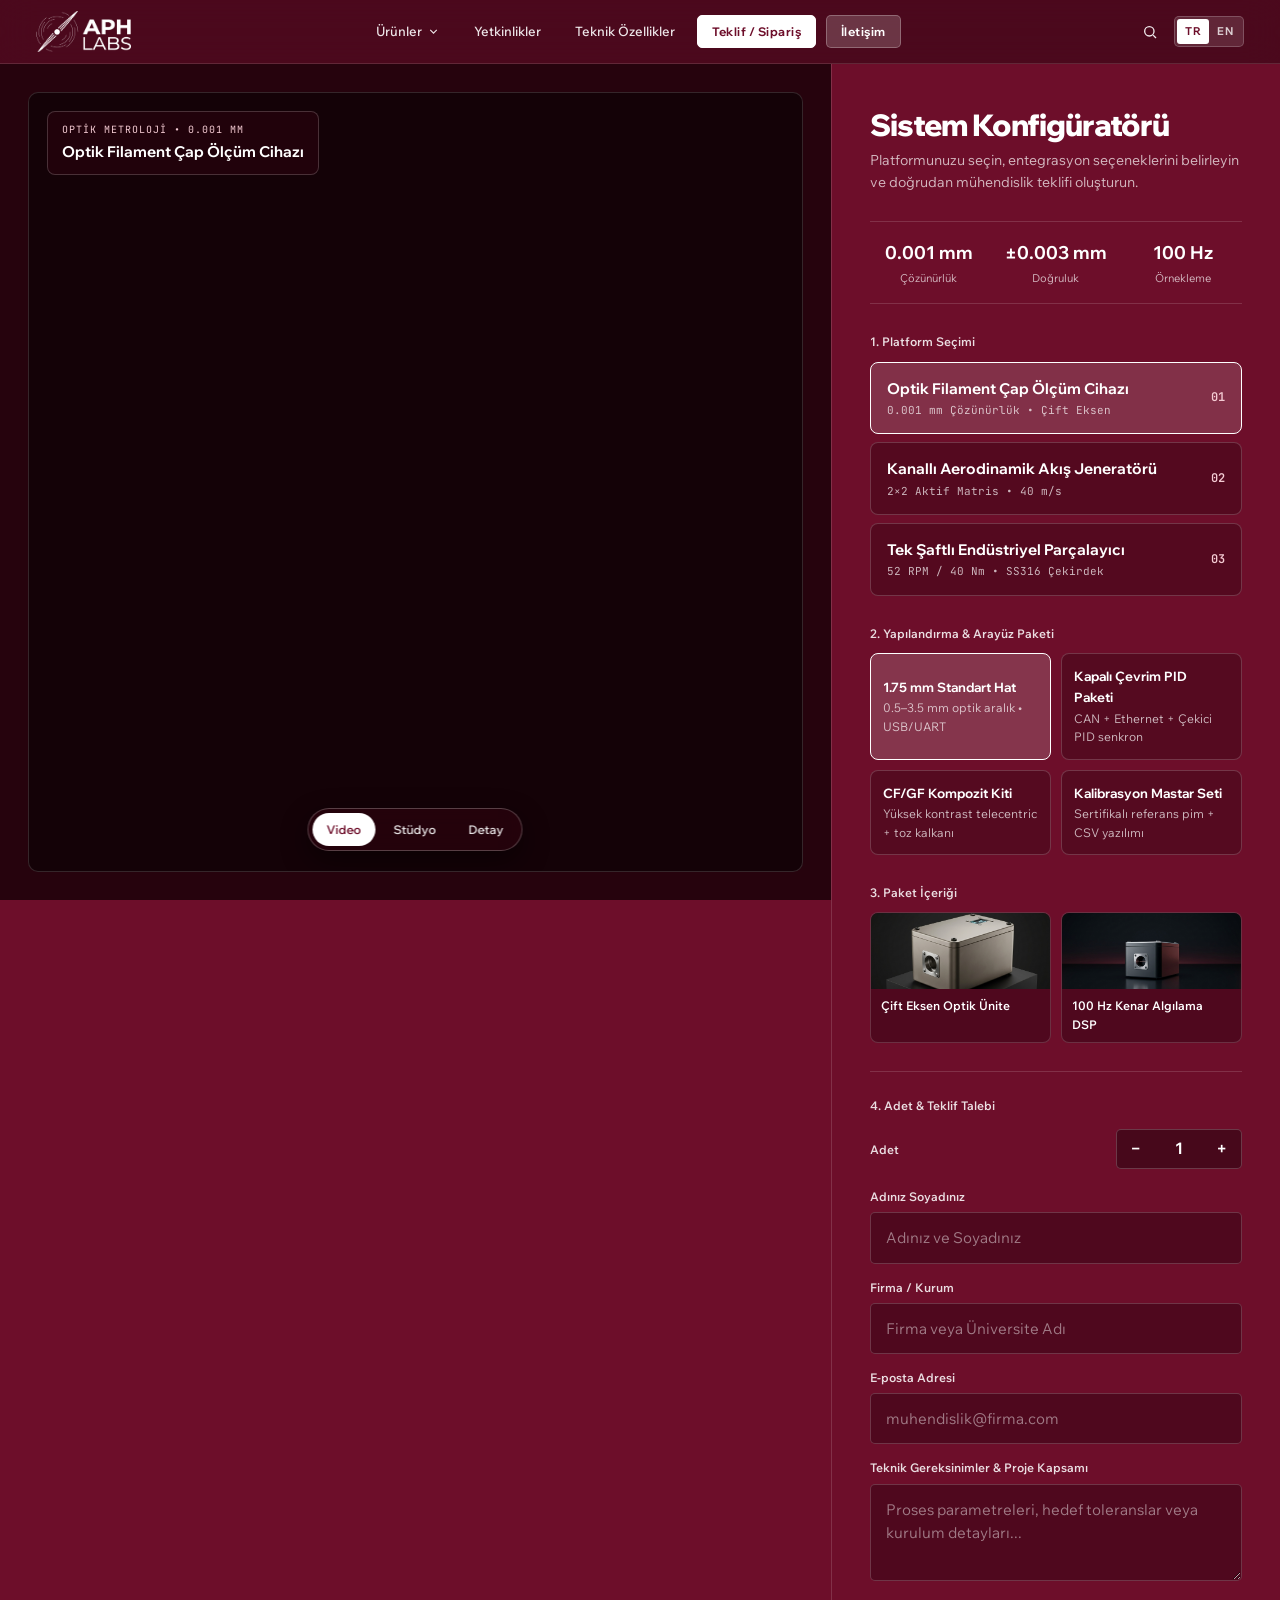
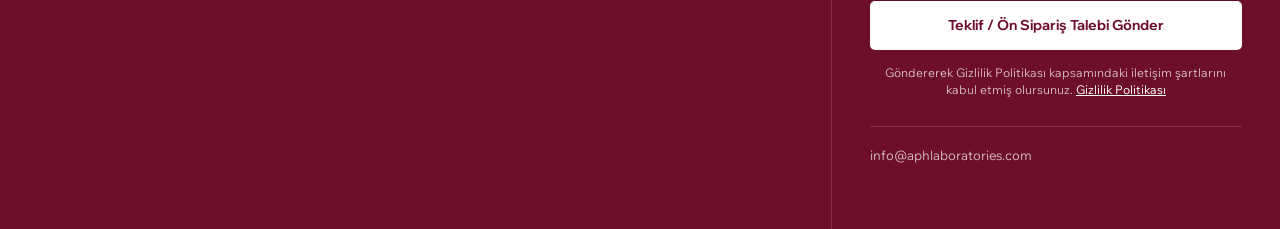
==== commit bbff35be: "chore(contact): remove phone number, switch to info@aphlaboratories.com, fix form handling" ====
--- a/order/index.html
+++ b/order/index.html
@@ -24,7 +24,7 @@
   <link rel="preconnect" href="https://fonts.gstatic.com" crossorigin>
   <link href="https://fonts.googleapis.com/css2?family=JetBrains+Mono:wght@400;500;600&family=Wix+Madefor+Display:wght@500;600;700;800&family=Wix+Madefor+Text:wght@400;500;600;700&display=swap" rel="stylesheet">
 
-  <link rel="stylesheet" href="../assets/css/style.css?v=3">
+  <link rel="stylesheet" href="../assets/css/style.css?v=4">
 </head>
 <body data-base-path="../" data-page-title-key="meta_order_title" data-page-desc-key="meta_order_desc">
 
@@ -239,8 +239,7 @@
       </div>
 
       <div style="border-top: 1px solid var(--border-hairline); padding-top: 18px; display: flex; justify-content: space-between; font-size: 12.5px; color: var(--ink-muted);">
-        <a href="mailto:info@aph-labs.com">info@aph-labs.com</a>
-        <a href="tel:+905538216299">+90 553 821 62 99</a>
+        <a href="mailto:info@aphlaboratories.com">info@aphlaboratories.com</a>
       </div>
     </aside>
 
--- a/assets/css/style.css
+++ b/assets/css/style.css
@@ -35,7 +35,7 @@
   --font-text: 'Wix Madefor Text', 'Helvetica Neue', -apple-system, BlinkMacSystemFont, sans-serif;
   --font-mono: 'JetBrains Mono', ui-monospace, SFMono-Regular, Menlo, monospace;
 
-  --header-h: 52px;
+  --header-h: 64px;
   --radius-btn: 5px;
   --radius-video: 10px;
   --radius-card: 14px;
@@ -192,7 +192,7 @@
 }
 
 .brand-logo-img {
-  height: 24px;
+  height: 42px;
   width: auto;
   object-fit: contain;
 }
@@ -1624,6 +1624,13 @@
   gap: 20px;
 }
 
+.footer-logo-img {
+  height: 34px;
+  width: auto;
+  object-fit: contain;
+  opacity: 0.92;
+}
+
 .footer-legal-links a:hover {
   color: #ffffff;
 }
@@ -2208,6 +2215,10 @@
 }
 
 @media (max-width: 560px) {
+  .brand-logo-img {
+    height: 34px;
+  }
+
   .form-row-2 {
     grid-template-columns: 1fr;
   }
